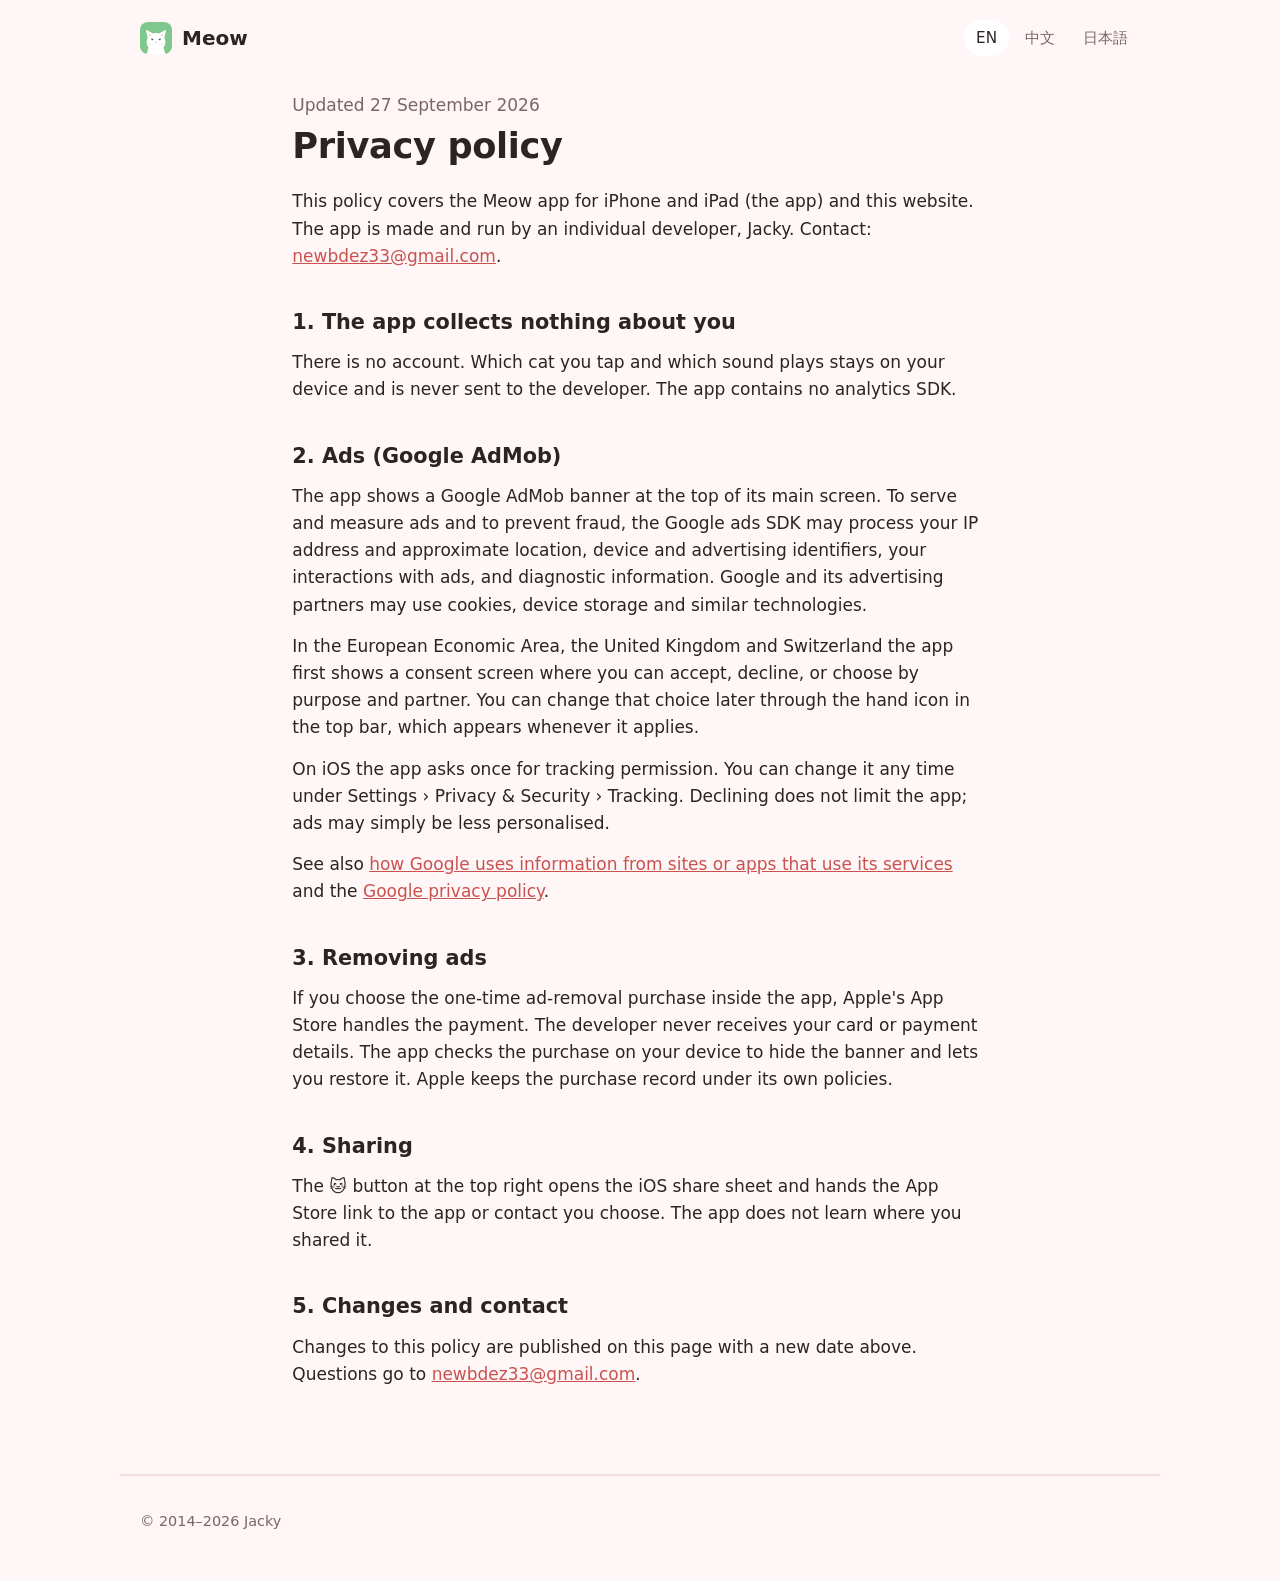
==== hosting/public/privacy/index.html @ c58f7b52 "Add the meow.jacky.jp website with app-ads.txt and privacy policy AdMob reads the developer website " ====
<!doctype html>
<html lang="en">
<head>
<meta charset="utf-8">
<meta name="viewport" content="width=device-width, initial-scale=1">
<title>Privacy policy · Meow</title>
<meta name="description" content="How the Meow app and this website handle your data: the app collects nothing, ads come from Google AdMob, and the ad-removal purchase is handled by the App Store.">
<link rel="canonical" href="https://meow.jacky.jp/privacy/">
<link rel="alternate" hreflang="en" href="https://meow.jacky.jp/privacy/">
<link rel="alternate" hreflang="zh-Hans" href="https://meow.jacky.jp/privacy/zh.html">
<link rel="alternate" hreflang="ja" href="https://meow.jacky.jp/privacy/ja.html">
<link rel="alternate" hreflang="x-default" href="https://meow.jacky.jp/privacy/">
<link rel="icon" href="../assets/icon.png">
<link rel="stylesheet" href="../style.css">
</head>
<body>
<header class="top wrap">
<a class="wordmark" href="../"><img src="../assets/icon.png" alt="" width="32" height="32">Meow</a>
<nav class="langs" aria-label="Language"><a href="./" lang="en" aria-current="page">EN</a><a href="zh.html" lang="zh-Hans">中文</a><a href="ja.html" lang="ja">日本語</a></nav>
</header>
<main class="wrap doc">
<p class="meta">Updated 27 September 2026</p>
<h1>Privacy policy</h1>
<p>This policy covers the Meow app for iPhone and iPad (the app) and this website. The app is made and run by an individual developer, Jacky. Contact: <a href="mailto:newbdez33@gmail.com">newbdez33@gmail.com</a>.</p>

<h2>1. The app collects nothing about you</h2>
<p>There is no account. Which cat you tap and which sound plays stays on your device and is never sent to the developer. The app contains no analytics SDK.</p>

<h2>2. Ads (Google AdMob)</h2>
<p>The app shows a Google AdMob banner at the top of its main screen. To serve and measure ads and to prevent fraud, the Google ads SDK may process your IP address and approximate location, device and advertising identifiers, your interactions with ads, and diagnostic information. Google and its advertising partners may use cookies, device storage and similar technologies.</p>
<p>In the European Economic Area, the United Kingdom and Switzerland the app first shows a consent screen where you can accept, decline, or choose by purpose and partner. You can change that choice later through the hand icon in the top bar, which appears whenever it applies.</p>
<p>On iOS the app asks once for tracking permission. You can change it any time under Settings › Privacy &amp; Security › Tracking. Declining does not limit the app; ads may simply be less personalised.</p>
<p>See also <a href="https://policies.google.com/technologies/partner-sites">how Google uses information from sites or apps that use its services</a> and the <a href="https://policies.google.com/privacy">Google privacy policy</a>.</p>

<h2>3. Removing ads</h2>
<p>If you choose the one-time ad-removal purchase inside the app, Apple's App Store handles the payment. The developer never receives your card or payment details. The app checks the purchase on your device to hide the banner and lets you restore it. Apple keeps the purchase record under its own policies.</p>

<h2>4. Sharing</h2>
<p>The 🐱 button at the top right opens the iOS share sheet and hands the App Store link to the app or contact you choose. The app does not learn where you shared it.</p>

<h2>5. Changes and contact</h2>
<p>Changes to this policy are published on this page with a new date above. Questions go to <a href="mailto:newbdez33@gmail.com">newbdez33@gmail.com</a>.</p>
</main>
<footer class="foot wrap">
<p class="legal">© 2014–2026 Jacky</p>
</footer>
</body>
</html>
---- hosting/public/style.css ----
:root {
  --coral: #e76a66;
  --coral-deep: #c9524e;
  --blush: #fff6f7;
  --butter: #ffffe0;
  --ink: #2c2323;
  --ink-soft: #7a6668;
  --paper: #ffffff;
  --line: #f3dfe0;
  --frame: #1d1616;
  --font: ui-rounded, "Hiragino Maru Gothic ProN", "Yuanti SC", "PingFang SC", "Hiragino Sans", "Microsoft YaHei", "Noto Sans CJK SC", "Noto Sans CJK JP", system-ui, sans-serif;
  color-scheme: light;
}
html[lang="zh-Hans"] {
  --font: ui-rounded, "Yuanti SC", "Hiragino Maru Gothic ProN", "PingFang SC", "Microsoft YaHei", "Noto Sans CJK SC", system-ui, sans-serif;
}

* { box-sizing: border-box; }
html { -webkit-text-size-adjust: 100%; }
body {
  margin: 0;
  background: var(--blush);
  color: var(--ink);
  font-family: var(--font);
  font-size: 17px;
  line-height: 1.6;
}
img { display: block; max-width: 100%; }
a { color: var(--coral-deep); }
:focus-visible { outline: 3px solid var(--coral); outline-offset: 3px; border-radius: 6px; }
.wrap { max-width: 1040px; margin: 0 auto; padding-left: 20px; padding-right: 20px; }

.top { display: flex; align-items: center; justify-content: space-between; gap: 16px; padding-top: 20px; padding-bottom: 20px; }
.wordmark { display: inline-flex; align-items: center; gap: 10px; font-weight: 700; font-size: 1.25rem; color: var(--ink); text-decoration: none; }
.wordmark img { width: 32px; height: 32px; border-radius: 8px; }
.langs { display: flex; gap: 4px; }
.langs a { padding: 6px 12px; border-radius: 999px; text-decoration: none; color: var(--ink-soft); font-size: .95rem; }
.langs a[aria-current="page"] { background: var(--paper); color: var(--ink); }

.hero {
  display: grid;
  grid-template-columns: minmax(0, 1.1fr) minmax(0, .9fr);
  gap: 48px;
  align-items: center;
  padding: 40px 0 64px;
}
h1 { font-size: clamp(2.6rem, 6vw, 4rem); line-height: 1.05; margin: 0 0 8px; letter-spacing: -.01em; }
.tagline { font-size: 1.35rem; font-weight: 700; color: var(--coral-deep); margin: 0 0 20px; }
.lede { font-size: 1.15rem; max-width: 30em; margin: 0 0 28px; }
.badge { display: inline-block; }
.badge img { height: 48px; width: auto; }
.note { color: var(--ink-soft); font-size: .95rem; margin: 12px 0 0; }

.demo { display: flex; flex-direction: column; align-items: center; text-align: center; }
.hint { margin: 0 0 14px; font-weight: 700; color: var(--coral-deep); }
.phone {
  width: 300px;
  max-width: 100%;
  border-radius: 40px;
  background: var(--paper);
  box-shadow: 0 0 0 10px var(--frame), 0 30px 60px -24px rgba(62, 20, 20, .45);
  overflow: hidden;
}
.bar {
  display: flex;
  align-items: center;
  justify-content: space-between;
  height: 64px;
  padding: 14px 20px 0;
  background: var(--coral);
  color: #fff;
  font-weight: 700;
  font-size: 1.15rem;
}
.screen { display: grid; grid-template-columns: repeat(3, 1fr); gap: 4px; padding: 10px 8px 22px; }
.cat {
  appearance: none;
  border: 0;
  background: transparent;
  border-radius: 22px;
  padding: 8px 4px 6px;
  font: inherit;
  color: inherit;
  cursor: pointer;
  display: flex;
  flex-direction: column;
  align-items: center;
  gap: 6px;
  min-width: 0;
}
.cat img { width: 64px; height: 64px; }
.pill {
  display: inline-block;
  max-width: 100%;
  padding: 2px 8px;
  border-radius: 10px;
  background: var(--blush);
  color: var(--coral);
  font-size: .72rem;
  line-height: 1.5;
  white-space: nowrap;
  overflow: hidden;
  text-overflow: ellipsis;
}
.cat.is-playing, .cat:active { background: var(--butter); }
@media (prefers-reduced-motion: no-preference) {
  .cat { transition: transform .12s ease-out; }
  .cat:active { transform: scale(.94); }
}

.facts {
  display: grid;
  grid-template-columns: repeat(3, 1fr);
  gap: 32px;
  padding: 40px 0 64px;
  border-top: 2px solid var(--line);
}
.facts h2 { font-size: 1.25rem; margin: 0 0 6px; }
.facts p { margin: 0; color: var(--ink-soft); }

.gallery-section h2, .closing h2 { font-size: clamp(1.6rem, 3.5vw, 2.2rem); margin: 0 0 20px; }
.gallery {
  list-style: none;
  margin: 0;
  padding: 0 0 64px;
  display: grid;
  grid-template-columns: repeat(auto-fill, minmax(100px, 1fr));
  gap: 18px 8px;
}
.gallery li { display: flex; flex-direction: column; align-items: center; gap: 8px; text-align: center; min-width: 0; }
.gallery img { width: 88px; height: 88px; }
.gallery .pill { background: var(--paper); }

.closing { padding: 40px 0 72px; border-top: 2px solid var(--line); }

.foot { padding-top: 28px; padding-bottom: 48px; border-top: 2px solid var(--line); color: var(--ink-soft); font-size: .9rem; }
.foot-links { display: flex; flex-wrap: wrap; gap: 24px; margin-bottom: 14px; }
.legal { margin: 6px 0 0; }

.doc { max-width: 68ch; padding-top: 16px; padding-bottom: 72px; }
.doc h1 { font-size: 2.2rem; margin: 8px 0 24px; }
.doc h2 { font-size: 1.3rem; margin: 36px 0 10px; }
.doc .meta { color: var(--ink-soft); margin: 0; }
.doc p { margin: 0 0 14px; }

@media (max-width: 820px) {
  .hero { grid-template-columns: 1fr; gap: 36px; padding: 24px 0 48px; }
  .facts { grid-template-columns: 1fr; gap: 22px; }
}
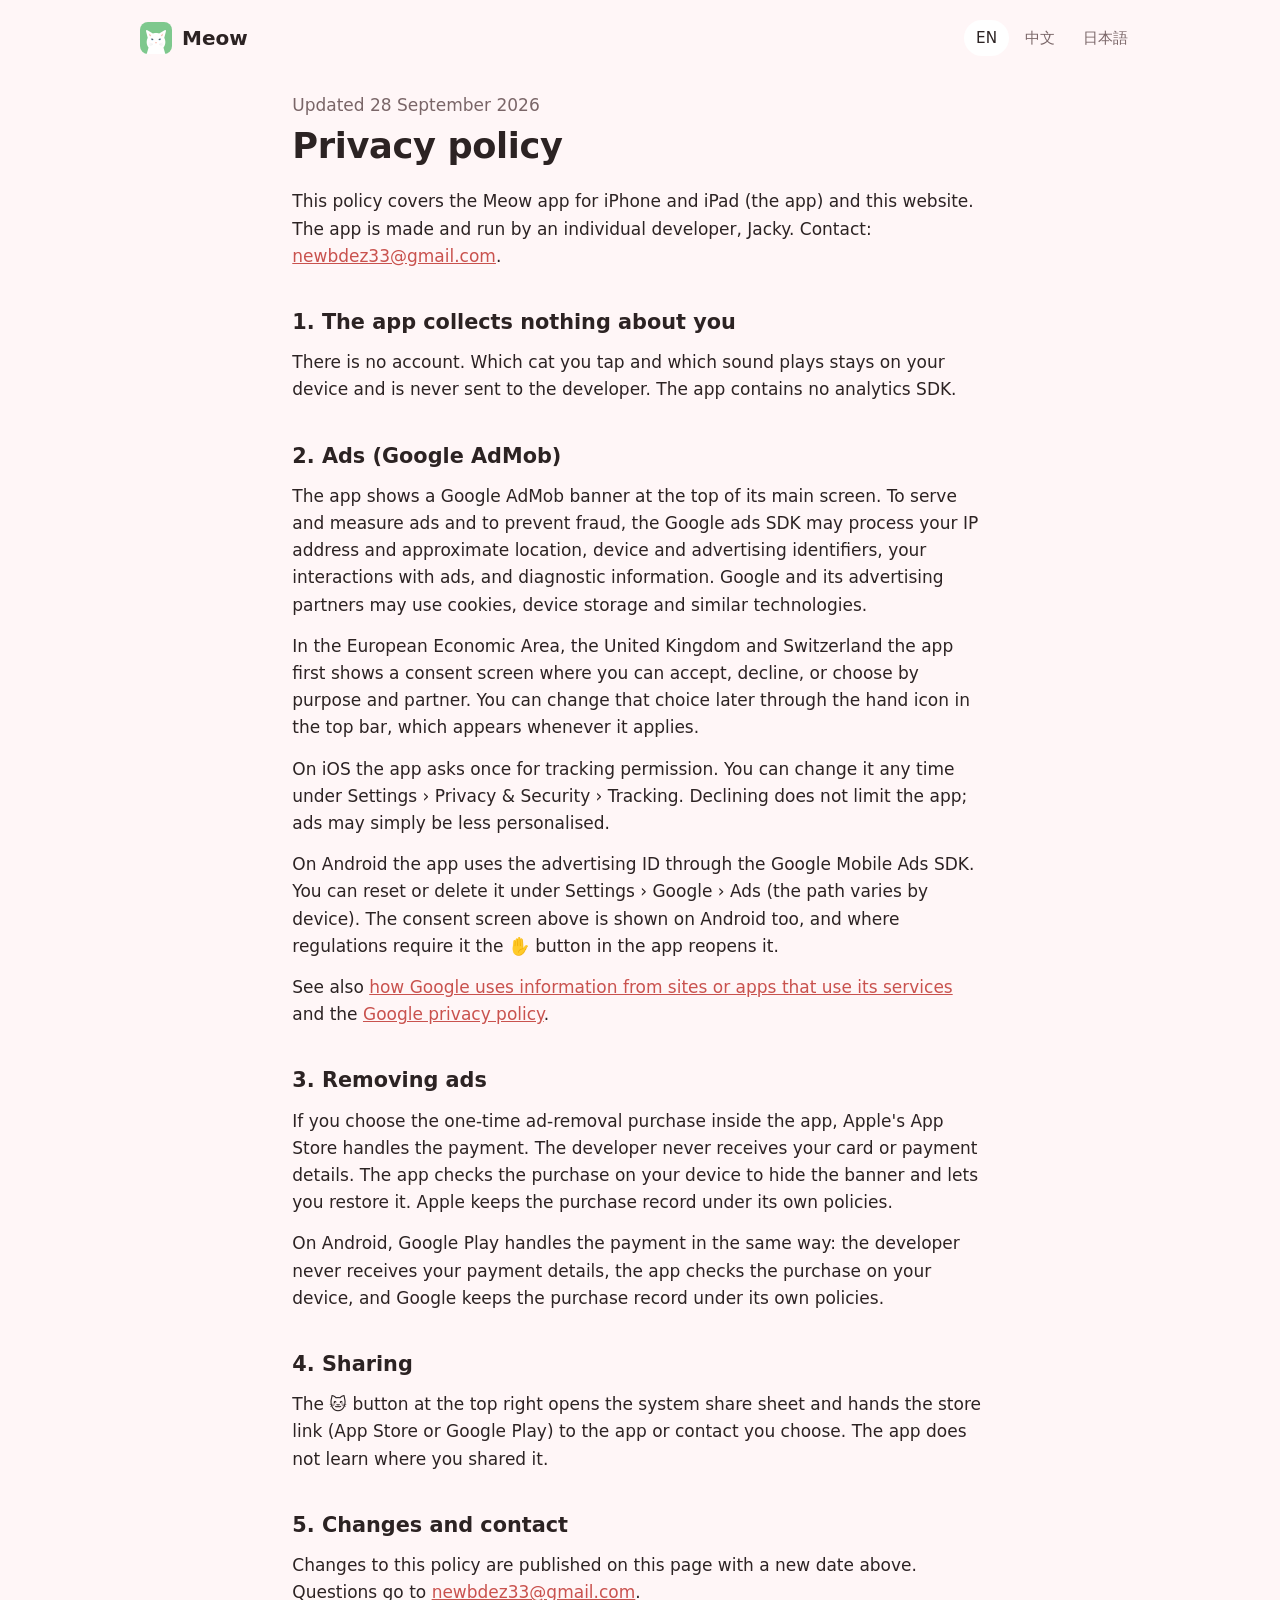
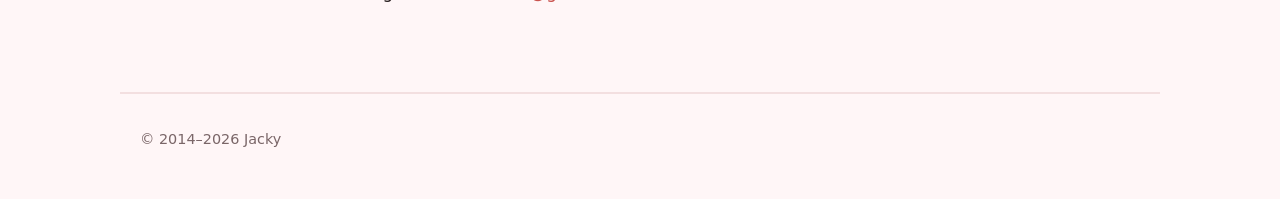
==== commit 14b29bbf: "Cover Android in the privacy policy" ====
--- a/hosting/public/privacy/index.html
+++ b/hosting/public/privacy/index.html
@@ -4,7 +4,7 @@
 <meta charset="utf-8">
 <meta name="viewport" content="width=device-width, initial-scale=1">
 <title>Privacy policy · Meow</title>
-<meta name="description" content="How the Meow app and this website handle your data: the app collects nothing, ads come from Google AdMob, and the ad-removal purchase is handled by the App Store.">
+<meta name="description" content="How the Meow app and this website handle your data: the app collects nothing, ads come from Google AdMob, and the ad-removal purchase is handled by the App Store or Google Play.">
 <link rel="canonical" href="https://meow.jacky.jp/privacy/">
 <link rel="alternate" hreflang="en" href="https://meow.jacky.jp/privacy/">
 <link rel="alternate" hreflang="zh-Hans" href="https://meow.jacky.jp/privacy/zh.html">
@@ -19,7 +19,7 @@
 <nav class="langs" aria-label="Language"><a href="./" lang="en" aria-current="page">EN</a><a href="zh.html" lang="zh-Hans">中文</a><a href="ja.html" lang="ja">日本語</a></nav>
 </header>
 <main class="wrap doc">
-<p class="meta">Updated 27 September 2026</p>
+<p class="meta">Updated 28 September 2026</p>
 <h1>Privacy policy</h1>
 <p>This policy covers the Meow app for iPhone and iPad (the app) and this website. The app is made and run by an individual developer, Jacky. Contact: <a href="mailto:newbdez33@gmail.com">newbdez33@gmail.com</a>.</p>
 
@@ -30,13 +30,15 @@
 <p>The app shows a Google AdMob banner at the top of its main screen. To serve and measure ads and to prevent fraud, the Google ads SDK may process your IP address and approximate location, device and advertising identifiers, your interactions with ads, and diagnostic information. Google and its advertising partners may use cookies, device storage and similar technologies.</p>
 <p>In the European Economic Area, the United Kingdom and Switzerland the app first shows a consent screen where you can accept, decline, or choose by purpose and partner. You can change that choice later through the hand icon in the top bar, which appears whenever it applies.</p>
 <p>On iOS the app asks once for tracking permission. You can change it any time under Settings › Privacy &amp; Security › Tracking. Declining does not limit the app; ads may simply be less personalised.</p>
+<p>On Android the app uses the advertising ID through the Google Mobile Ads SDK. You can reset or delete it under Settings › Google › Ads (the path varies by device). The consent screen above is shown on Android too, and where regulations require it the ✋ button in the app reopens it.</p>
 <p>See also <a href="https://policies.google.com/technologies/partner-sites">how Google uses information from sites or apps that use its services</a> and the <a href="https://policies.google.com/privacy">Google privacy policy</a>.</p>
 
 <h2>3. Removing ads</h2>
 <p>If you choose the one-time ad-removal purchase inside the app, Apple's App Store handles the payment. The developer never receives your card or payment details. The app checks the purchase on your device to hide the banner and lets you restore it. Apple keeps the purchase record under its own policies.</p>
+<p>On Android, Google Play handles the payment in the same way: the developer never receives your payment details, the app checks the purchase on your device, and Google keeps the purchase record under its own policies.</p>
 
 <h2>4. Sharing</h2>
-<p>The 🐱 button at the top right opens the iOS share sheet and hands the App Store link to the app or contact you choose. The app does not learn where you shared it.</p>
+<p>The 🐱 button at the top right opens the system share sheet and hands the store link (App Store or Google Play) to the app or contact you choose. The app does not learn where you shared it.</p>
 
 <h2>5. Changes and contact</h2>
 <p>Changes to this policy are published on this page with a new date above. Questions go to <a href="mailto:newbdez33@gmail.com">newbdez33@gmail.com</a>.</p>
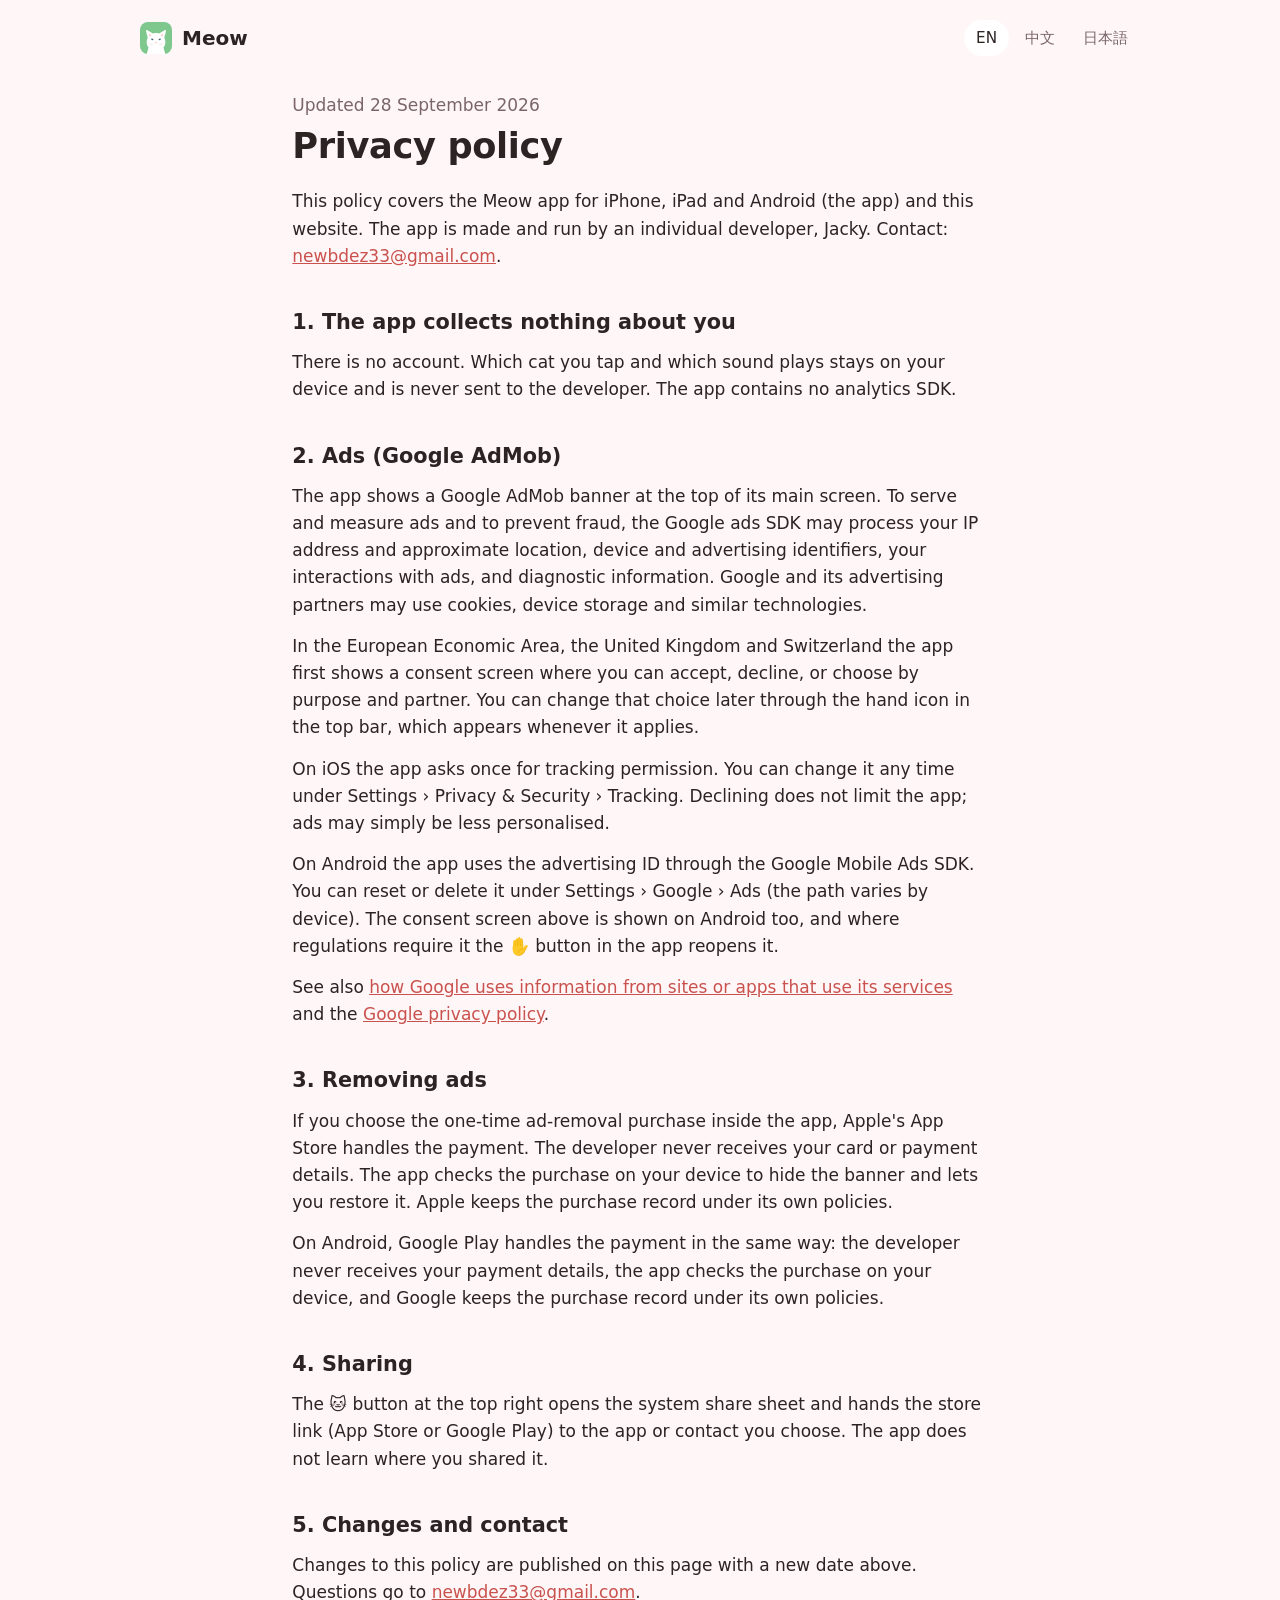
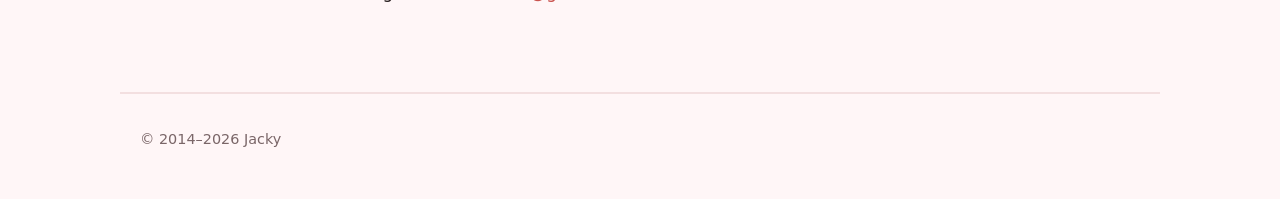
==== commit 011cd37e: "Name Android in the privacy policy's scope sentence" ====
--- a/hosting/public/privacy/index.html
+++ b/hosting/public/privacy/index.html
@@ -21,7 +21,7 @@
 <main class="wrap doc">
 <p class="meta">Updated 28 September 2026</p>
 <h1>Privacy policy</h1>
-<p>This policy covers the Meow app for iPhone and iPad (the app) and this website. The app is made and run by an individual developer, Jacky. Contact: <a href="mailto:newbdez33@gmail.com">newbdez33@gmail.com</a>.</p>
+<p>This policy covers the Meow app for iPhone, iPad and Android (the app) and this website. The app is made and run by an individual developer, Jacky. Contact: <a href="mailto:newbdez33@gmail.com">newbdez33@gmail.com</a>.</p>
 
 <h2>1. The app collects nothing about you</h2>
 <p>There is no account. Which cat you tap and which sound plays stays on your device and is never sent to the developer. The app contains no analytics SDK.</p>
